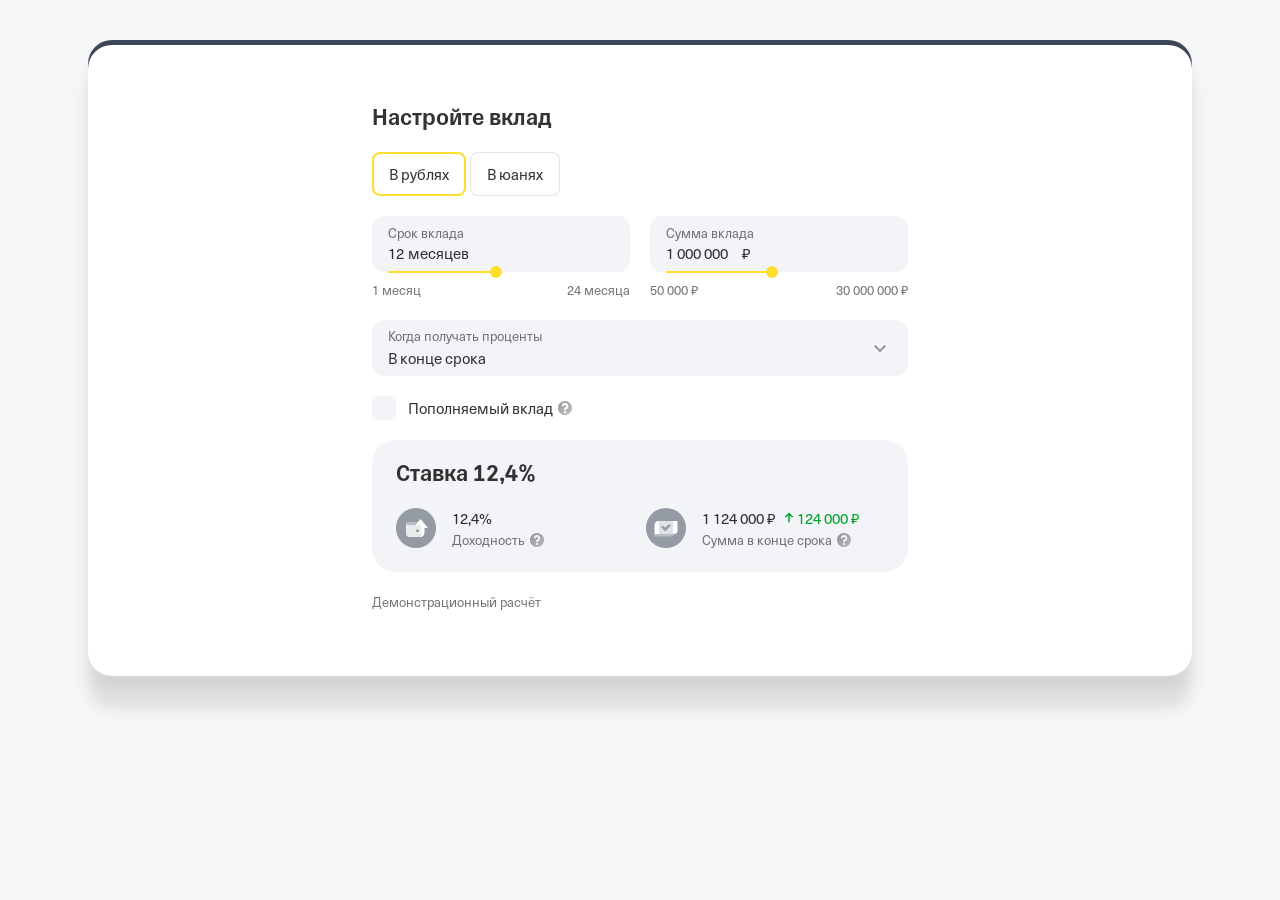
==== deposit-calculator/index.html @ 02283a21 "Добавить калькулятор вклада со свободным выбором валюты" ====
<!doctype html>
<html lang="ru">
<head>
  <meta charset="utf-8"><meta name="viewport" content="width=device-width, initial-scale=1">
  <title>Калькулятор вклада — прототип</title>
  <link rel="stylesheet" href="style.css"><script type="module" src="app.mjs"></script>
</head>
<body>
  <main class="frame">
    <section class="calculator" aria-labelledby="heading">
      <h1 id="heading">Настройте вклад</h1>
      <div class="currencies" role="group" aria-label="Валюта вклада">
        <button type="button" data-currency="RUB" aria-pressed="true">В рублях</button>
        <button type="button" data-currency="CNY" aria-pressed="false" aria-disabled="true" aria-describedby="currency-help">В юанях</button>
      </div>
      <span id="currency-help" class="sr-only">На вкладе с выплатой в конце срока доступны только рубли</span>
      <div class="fields">
        <div class="field-group">
          <label class="field" for="months"><span class="caption">Срок вклада</span><span class="input-line"><input id="months" type="text" inputmode="numeric" autocomplete="off" value="12" aria-describedby="months-error"><span id="month-word">месяцев</span></span></label>
          <input id="month-range" class="range" type="range" min="1" max="24" value="12" aria-label="Срок вклада, ползунок">
          <div class="range-labels"><span>1 месяц</span><span>24 месяца</span></div>
          <p id="months-error" class="error" role="alert" hidden></p>
        </div>
        <div class="field-group">
          <label class="field" for="amount"><span class="caption">Сумма вклада</span><span class="input-line"><input id="amount" type="text" inputmode="decimal" autocomplete="off" value="1 000 000" aria-describedby="amount-error"><span id="currency-symbol">₽</span></span></label>
          <input id="amount-range" class="range" type="range" min="0" max="1000" value="300" aria-label="Сумма вклада, ползунок">
          <div class="range-labels"><span id="amount-min">50 000 ₽</span><span id="amount-max">30 000 000 ₽</span></div>
          <p id="amount-error" class="error" role="alert" hidden></p>
        </div>
      </div>
      <div id="payout" class="payout">
        <button id="payout-button" type="button" class="field select-field" aria-label="Когда получать проценты" aria-haspopup="listbox" aria-expanded="false" aria-controls="payout-options"><span><span class="caption">Когда получать проценты</span><span id="payout-value">В конце срока</span></span><span class="chevron" aria-hidden="true"></span></button>
        <div id="payout-fixed" class="field fixed-field" role="group" aria-label="Когда получать проценты" aria-describedby="payout-explanation" hidden><span class="caption">Когда получать проценты</span><span>Каждый месяц</span></div>
        <p id="payout-explanation" class="field-explanation" role="status" hidden>В юанях проценты выплачиваются только ежемесячно</p>
        <div id="payout-options" class="dropdown" role="listbox" aria-label="Когда получать проценты" hidden>
          <button id="maturity-option" class="option" type="button" role="option" aria-selected="true" data-frequency="maturity"><span>В конце срока</span><small id="maturity-description">Ставка 12,4%. Проценты придут только после закрытия вклада</small></button>
          <button id="monthly-option" class="option" type="button" role="option" aria-selected="false" data-frequency="monthly"><span>Каждый месяц</span><small>Проценты приходят раз в месяц в один и тот же день</small></button>
        </div>
      </div>
      <div class="replenishment">
        <label class="checkbox-label"><input id="replenishable" type="checkbox"><span class="checkbox" aria-hidden="true"></span><span>Пополняемый вклад</span></label>
        <button class="hint" type="button" data-hint="replenishment" aria-label="Условия пополнения" aria-expanded="false"><img src="assets/question.svg" alt=""></button>
      </div>
      <section class="result" aria-label="Расчёт дохода" aria-live="polite" aria-atomic="true">
        <h2>Ставка <span id="rate">12,4%</span></h2>
        <div class="result-row">
          <div class="metric"><span class="avatar"><img src="assets/wallet.svg" alt=""></span><div><div id="yield" class="metric-value">12,4%</div><div class="metric-label">Доходность <button class="hint" type="button" data-hint="yield" aria-label="Как рассчитана доходность" aria-expanded="false"><img src="assets/question.svg" alt=""></button></div></div></div>
          <div class="metric"><span class="avatar"><img src="assets/cash.svg" alt=""></span><div><div class="amounts"><span id="total">1 124 000 ₽</span><span class="profit"><span class="arrow" aria-hidden="true"></span><span id="income">124 000 ₽</span></span></div><div class="metric-label">Сумма в конце срока <button class="hint" type="button" data-hint="total" aria-label="Как рассчитана сумма в конце срока" aria-expanded="false"><img src="assets/question.svg" alt=""></button></div></div></div>
        </div>
      </section>
      <p class="demo-note">Демонстрационный расчёт</p>
      <div id="tooltip" class="tooltip" role="tooltip" hidden></div>
    </section>
  </main>
  <div id="notice" class="notice" role="status" hidden><span id="notice-text"></span><button id="notice-close" type="button" aria-label="Закрыть уведомление">×</button></div>
</body>
</html>
---- deposit-calculator/style.css ----
@font-face{font-family:Unica;src:url('assets/unica-regular.otf') format('opentype');font-weight:400;font-display:swap}
@font-face{font-family:T-Sans;src:url('assets/t-sans-medium.otf') format('opentype');font-weight:500;font-display:swap}
:root{--primary:rgba(0,0,0,.8);--secondary:rgba(0,0,0,.54);--neutral:rgba(36,74,127,.06);--accent:#ffdd2d;--border:rgba(0,16,36,.12);--positive:#00a328;--error:#d33838;--focus:#126df7}
*{box-sizing:border-box}body{margin:0;padding:40px 32px 64px;background:#f5f6f7;color:var(--primary);font:15px/20px Unica,Arial,sans-serif}button,input{font:inherit;color:inherit}button{cursor:pointer}button,input{ -webkit-tap-highlight-color:transparent}button:focus-visible,input:focus-visible{outline:2px solid var(--focus);outline-offset:3px}button{border:0}button:disabled{cursor:default} [hidden]{display:none!important}
.frame{max-width:1104px;margin:0 auto;padding:64px 24px;background:white;border-radius:24px;box-shadow:inset 0 5px #3e4757,0 32px 16px rgba(0,0,0,.1),0 12px 10px rgba(0,0,0,.04)}
.calculator{width:536px;max-width:100%;margin:0 auto;position:relative;display:flex;flex-direction:column;gap:20px}h1,h2{font:500 24px/28px T-Sans,Arial,sans-serif;margin:0;font-feature-settings:'liga' 0}h1{margin:0}
.currencies{display:flex;gap:4px}.currencies button{height:44px;padding:0 16px;border:1px solid var(--border);border-radius:8px;background:white;line-height:24px}.currencies button[aria-pressed=true]{border:2px solid var(--accent);padding:0 15px}.currencies button:hover{background:var(--neutral)}.currencies button[aria-disabled=true]{color:rgba(0,0,0,.4);cursor:help}
.fields{display:grid;grid-template-columns:1fr 1fr;gap:20px}.field-group{min-width:0}.field{display:flex;flex-direction:column;justify-content:center;background:var(--neutral);border-radius:12px;padding:9px 16px;height:56px;gap:2px;outline:1px solid transparent;outline-offset:-1px}.field:focus-within{outline-color:#333}.field:has(input[aria-invalid=true]){outline-color:var(--error);background:#fff3f2}.caption{display:block;font-size:13px;line-height:16px;color:var(--secondary)}.input-line{display:flex;align-items:baseline;gap:4px;line-height:20px}.input-line input{border:0;outline:0;background:transparent;padding:0;min-width:0;width:var(--input-width,8ch);height:20px;font-variant-numeric:tabular-nums}.input-line input:focus-visible{outline:0}#months{width:2ch}
.range{display:block;appearance:none;-webkit-appearance:none;width:calc(100% - 32px);height:16px;padding:0;margin:-8px 16px 0;position:relative;background:transparent;cursor:pointer;--progress:48%}.range::-webkit-slider-runnable-track{height:2px;background:linear-gradient(to right,var(--accent) var(--progress),transparent var(--progress));border-radius:2px}.range::-webkit-slider-thumb{appearance:none;-webkit-appearance:none;width:12px;height:12px;margin-top:-5px;background:url('assets/knob.svg') center/12px 12px no-repeat;border:0;border-radius:50%}.range::-moz-range-track{height:2px;background:transparent}.range::-moz-range-progress{height:2px;background:var(--accent)}.range::-moz-range-thumb{width:12px;height:12px;background:var(--accent);border:0;border-radius:50%}.range-labels{display:flex;justify-content:space-between;font-size:13px;line-height:20px;color:var(--secondary);margin-top:0}.error{font-size:13px;line-height:16px;color:var(--error);margin:8px 0 0}
.payout{position:relative}.select-field{width:100%;flex-direction:row;align-items:center;justify-content:space-between;text-align:left;padding:8px 16px}.select-field>span:first-child{display:flex;flex-direction:column;gap:4px}.select-field[aria-expanded=true]{outline-color:#000;background:#fff}.select-field[aria-disabled=true]{cursor:help}.select-field[aria-disabled=true] #payout-value{color:var(--secondary)}.chevron{width:16px;height:16px;background:rgba(0,0,0,.4);mask:url('assets/chevron.svg') center/16px 16px no-repeat;margin-right:4px}.dropdown{position:absolute;top:64px;left:0;width:100%;z-index:3;background:white;border:1px solid var(--border);border-radius:12px;padding:8px;box-shadow:0 5px 20px #0000001a;display:flex;flex-direction:column;gap:2px}.option{display:flex;flex-direction:column;gap:4px;text-align:left;padding:8px;background:#fff;border-radius:4px;min-height:56px}.option small{font-size:13px;line-height:16px;color:var(--secondary)}.option[aria-selected=true],.option:hover{background:var(--neutral)}.option[aria-disabled=true]{color:rgba(0,0,0,.4);cursor:help}
.replenishment{display:flex;align-items:center;gap:4px;min-height:24px}.checkbox-label{display:flex;align-items:center;gap:12px;cursor:pointer;position:relative;line-height:24px}.checkbox-label input{position:absolute;left:0;top:0;width:24px;height:24px;opacity:0;margin:0;cursor:pointer}.checkbox{width:24px;height:24px;border-radius:8px;background:var(--neutral);pointer-events:none;flex-shrink:0}.checkbox-label input:checked+.checkbox{background:var(--accent)}.checkbox-label input:checked+.checkbox:after{content:'';display:block;width:24px;height:24px;background:#000;mask:url('assets/check.svg') center/24px 24px no-repeat}.checkbox-label input:focus-visible+.checkbox{outline:2px solid var(--focus);outline-offset:3px}.checkbox-label:has(input:disabled){color:var(--secondary);cursor:help}.checkbox-label input:disabled{cursor:help}
.hint{display:inline-flex;align-items:center;justify-content:center;vertical-align:middle;background:none;padding:0;width:16px;height:16px;flex:0 0 16px;border-radius:50%;position:relative}.hint:before{content:'';position:absolute;inset:-4px}.hint img{display:block}.result{background:var(--neutral);border-radius:24px;min-height:132px;padding:20px 24px 16px}.result h2{margin-bottom:12px}.result-row{display:grid;grid-template-columns:1fr 1fr;gap:12px;margin:0 -0px}.metric{display:flex;align-items:center;gap:16px;min-width:0;min-height:56px}.avatar{display:flex;align-items:center;justify-content:center;width:40px;height:40px;flex:0 0 40px;border-radius:50%;background:#959ba4}.avatar img{display:block}.metric>div{min-width:0}.metric-value,.amounts{font-variant-numeric:tabular-nums;font-size:15px;line-height:20px}.amounts{display:flex;gap:8px;align-items:baseline;flex-wrap:wrap}.amounts>span{white-space:nowrap}.metric-label{display:flex;align-items:center;gap:4px;color:var(--secondary);font-size:13px;line-height:16px;margin-top:4px;white-space:nowrap}.profit{display:inline-flex;align-items:center;gap:2px;color:var(--positive)}.arrow{display:inline-block;flex:0 0 12px;width:12px;height:12px;background:var(--positive);mask:url('assets/arrow.svg') center/12px 12px no-repeat}.demo-note{font-size:13px;line-height:20px;color:var(--secondary);margin:0}
.tooltip{position:absolute;z-index:5;max-width:min(320px,100%);padding:12px 16px;border-radius:8px;background:#428bf9;color:#fff;font-size:15px;line-height:20px;box-shadow:0 5px 20px #0000001a}.notice{position:fixed;bottom:24px;left:50%;transform:translateX(-50%);z-index:10;max-width:min(560px,calc(100% - 32px));width:max-content;display:flex;align-items:center;gap:20px;background:#333;color:#fff;border-radius:12px;padding:16px 20px;box-shadow:0 8px 24px #0002}.notice button{font:24px/24px Arial,sans-serif;background:transparent;color:white;padding:0}.sr-only{position:absolute;width:1px;height:1px;overflow:hidden;clip-path:inset(50%);white-space:nowrap}
@media(max-width:680px){body{padding:24px 16px 40px}.frame{padding:40px 24px}.fields{gap:16px}.result-row{grid-template-columns:1fr;gap:12px}.amounts{flex-wrap:wrap}.metric-label{white-space:normal}.result{padding:20px 24px}}
@media(max-width:430px){body{padding:16px 8px 32px}.frame{padding:32px 16px}.fields{grid-template-columns:1fr;gap:20px}.calculator{gap:20px}.option small{line-height:18px}}
.fixed-field{gap:4px;padding:8px 16px}.field-explanation{margin:8px 16px 0;color:var(--secondary);font-size:13px;line-height:20px}.variant-nav{display:flex;justify-content:center;flex-wrap:wrap;gap:8px 24px;max-width:1104px;margin:32px auto 0;font-size:13px;line-height:20px}.variant-nav a{color:var(--focus);text-decoration:none;border-bottom:1px solid transparent;padding:4px 0}.variant-nav a:hover{text-decoration:underline}.variant-nav a[aria-current=page]{color:var(--primary);border-bottom-color:var(--primary)}.variant-nav a:focus-visible{outline:2px solid var(--focus);outline-offset:3px}
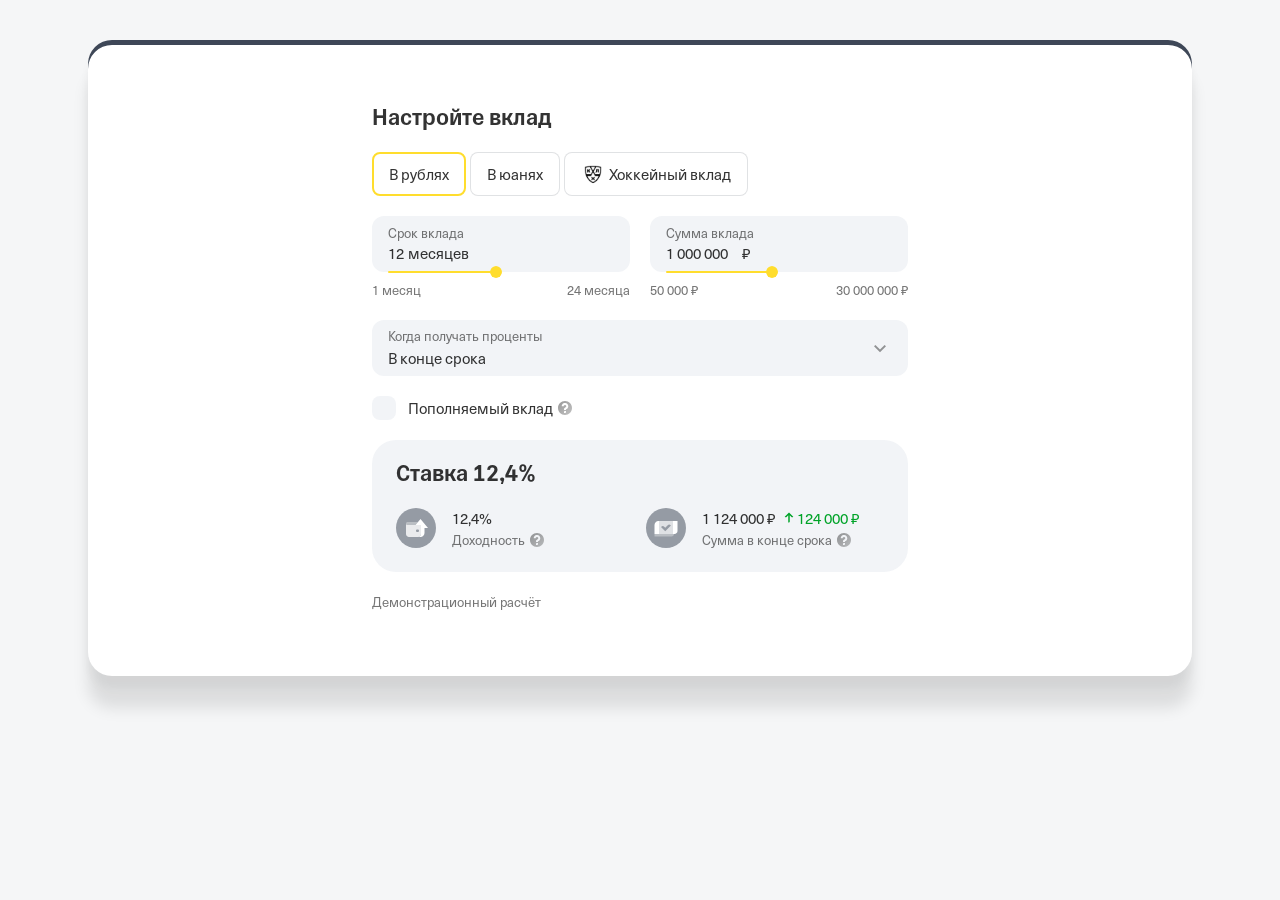
==== commit 7fdf5542: "Добавить КХЛ-вклад в калькулятор: чип, баннер и фиксированный срок" ====
--- a/deposit-calculator/index.html
+++ b/deposit-calculator/index.html
@@ -9,9 +9,10 @@
   <main class="frame">
     <section class="calculator" aria-labelledby="heading">
       <h1 id="heading">Настройте вклад</h1>
-      <div class="currencies" role="group" aria-label="Валюта вклада">
+      <div class="currencies" role="group" aria-label="Валюта и вид вклада">
         <button type="button" data-currency="RUB" aria-pressed="true">В рублях</button>
         <button type="button" data-currency="CNY" aria-pressed="false" aria-disabled="true" aria-describedby="currency-help">В юанях</button>
+        <button id="khl-chip" type="button" data-currency="KHL" aria-pressed="false" hidden><img src="assets/khl-badge.png" alt="" width="24" height="24">Хоккейный вклад</button>
       </div>
       <span id="currency-help" class="sr-only">На вкладе с выплатой в конце срока доступны только рубли</span>
       <div class="fields">
@@ -41,6 +42,10 @@
         <label class="checkbox-label"><input id="replenishable" type="checkbox"><span class="checkbox" aria-hidden="true"></span><span>Пополняемый вклад</span></label>
         <button class="hint" type="button" data-hint="replenishment" aria-label="Условия пополнения" aria-expanded="false"><img src="assets/question.svg" alt=""></button>
       </div>
+      <section id="khl-banner" class="khl-banner" aria-labelledby="khl-heading" hidden>
+        <img src="assets/khl-banner.png" alt="">
+        <div class="khl-copy"><h2 id="khl-heading">Т-Банк и КХЛ в одной команде</h2><p>Откройте вклад на&nbsp;4 месяца и&nbsp;участвуйте в&nbsp;розыгрыше&nbsp;призов</p></div>
+      </section>
       <section class="result" aria-label="Расчёт дохода" aria-live="polite" aria-atomic="true">
         <h2>Ставка <span id="rate">12,4%</span></h2>
         <div class="result-row">
--- a/deposit-calculator/style.css
+++ b/deposit-calculator/style.css
@@ -14,3 +14,6 @@
 @media(max-width:680px){body{padding:24px 16px 40px}.frame{padding:40px 24px}.fields{gap:16px}.result-row{grid-template-columns:1fr;gap:12px}.amounts{flex-wrap:wrap}.metric-label{white-space:normal}.result{padding:20px 24px}}
 @media(max-width:430px){body{padding:16px 8px 32px}.frame{padding:32px 16px}.fields{grid-template-columns:1fr;gap:20px}.calculator{gap:20px}.option small{line-height:18px}}
 .fixed-field{gap:4px;padding:8px 16px}.field-explanation{margin:8px 16px 0;color:var(--secondary);font-size:13px;line-height:20px}.variant-nav{display:flex;justify-content:center;flex-wrap:wrap;gap:8px 24px;max-width:1104px;margin:32px auto 0;font-size:13px;line-height:20px}.variant-nav a{color:var(--focus);text-decoration:none;border-bottom:1px solid transparent;padding:4px 0}.variant-nav a:hover{text-decoration:underline}.variant-nav a[aria-current=page]{color:var(--primary);border-bottom-color:var(--primary)}.variant-nav a:focus-visible{outline:2px solid var(--focus);outline-offset:3px}
+.currencies{flex-wrap:wrap}.currencies button{display:inline-flex;align-items:center;justify-content:center;gap:4px}.currencies button img{flex-shrink:0}.field:has(input:disabled){opacity:.45}.range:disabled{opacity:.4;cursor:default}
+.khl-banner{position:relative;overflow:hidden;border-radius:24px;background:rgba(36,74,127,.08);padding:20px 24px;min-height:120px}.khl-banner>img{position:absolute;inset:0;width:100%;height:100%;object-fit:cover;pointer-events:none}.khl-copy{position:relative;padding-right:90px}.khl-copy h2{font-size:24px;line-height:28px;margin:0 0 4px}.khl-copy p{font-size:15px;line-height:24px;margin:0}
+@media(max-width:560px){.khl-copy{padding-right:120px}.khl-copy h2{font-size:20px;line-height:24px}.khl-banner>img{inset:auto 0 0 auto;width:536px;height:120px;max-width:none;object-fit:contain}.khl-copy p{line-height:20px}}
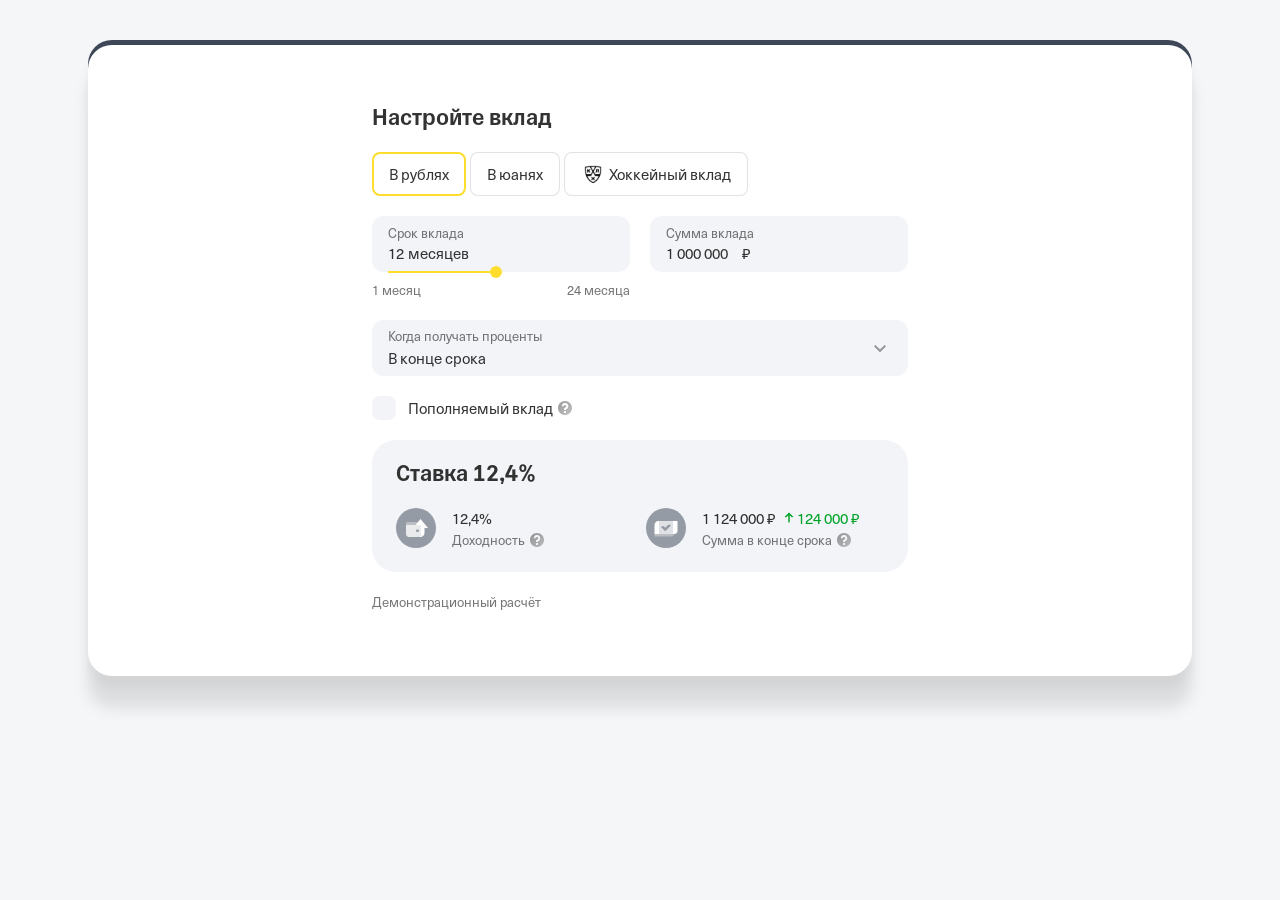
==== commit c38c35f1: "Обновить отключённое поле выплаты и убрать ползунок суммы" ====
--- a/deposit-calculator/index.html
+++ b/deposit-calculator/index.html
@@ -24,14 +24,16 @@
         </div>
         <div class="field-group">
           <label class="field" for="amount"><span class="caption">Сумма вклада</span><span class="input-line"><input id="amount" type="text" inputmode="decimal" autocomplete="off" value="1 000 000" aria-describedby="amount-error"><span id="currency-symbol">₽</span></span></label>
-          <input id="amount-range" class="range" type="range" min="0" max="1000" value="300" aria-label="Сумма вклада, ползунок">
-          <div class="range-labels"><span id="amount-min">50 000 ₽</span><span id="amount-max">30 000 000 ₽</span></div>
+          <div id="amount-controls" hidden>
+            <input id="amount-range" class="range" type="range" min="0" max="1000" value="300" aria-label="Сумма вклада, ползунок">
+            <div class="range-labels"><span id="amount-min">50 000 ₽</span><span id="amount-max">30 000 000 ₽</span></div>
+          </div>
           <p id="amount-error" class="error" role="alert" hidden></p>
         </div>
       </div>
       <div id="payout" class="payout">
         <button id="payout-button" type="button" class="field select-field" aria-label="Когда получать проценты" aria-haspopup="listbox" aria-expanded="false" aria-controls="payout-options"><span><span class="caption">Когда получать проценты</span><span id="payout-value">В конце срока</span></span><span class="chevron" aria-hidden="true"></span></button>
-        <div id="payout-fixed" class="field fixed-field" role="group" aria-label="Когда получать проценты" aria-describedby="payout-explanation" hidden><span class="caption">Когда получать проценты</span><span>Каждый месяц</span></div>
+        <div id="payout-fixed" class="field select-field fixed-field" role="group" aria-label="Когда получать проценты" aria-disabled="true" aria-describedby="payout-explanation" hidden><span><span class="caption">Когда получать проценты</span><span>Каждый месяц</span></span><span class="lock-accessory" aria-hidden="true"><span class="lock-icon"></span></span></div>
         <p id="payout-explanation" class="field-explanation" role="status" hidden>В юанях проценты выплачиваются только ежемесячно</p>
         <div id="payout-options" class="dropdown" role="listbox" aria-label="Когда получать проценты" hidden>
           <button id="maturity-option" class="option" type="button" role="option" aria-selected="true" data-frequency="maturity"><span>В конце срока</span><small id="maturity-description">Ставка 12,4%. Проценты придут только после закрытия вклада</small></button>
--- a/deposit-calculator/style.css
+++ b/deposit-calculator/style.css
@@ -13,7 +13,7 @@
 .tooltip{position:absolute;z-index:5;max-width:min(320px,100%);padding:12px 16px;border-radius:8px;background:#428bf9;color:#fff;font-size:15px;line-height:20px;box-shadow:0 5px 20px #0000001a}.notice{position:fixed;bottom:24px;left:50%;transform:translateX(-50%);z-index:10;max-width:min(560px,calc(100% - 32px));width:max-content;display:flex;align-items:center;gap:20px;background:#333;color:#fff;border-radius:12px;padding:16px 20px;box-shadow:0 8px 24px #0002}.notice button{font:24px/24px Arial,sans-serif;background:transparent;color:white;padding:0}.sr-only{position:absolute;width:1px;height:1px;overflow:hidden;clip-path:inset(50%);white-space:nowrap}
 @media(max-width:680px){body{padding:24px 16px 40px}.frame{padding:40px 24px}.fields{gap:16px}.result-row{grid-template-columns:1fr;gap:12px}.amounts{flex-wrap:wrap}.metric-label{white-space:normal}.result{padding:20px 24px}}
 @media(max-width:430px){body{padding:16px 8px 32px}.frame{padding:32px 16px}.fields{grid-template-columns:1fr;gap:20px}.calculator{gap:20px}.option small{line-height:18px}}
-.fixed-field{gap:4px;padding:8px 16px}.field-explanation{margin:8px 16px 0;color:var(--secondary);font-size:13px;line-height:20px}.variant-nav{display:flex;justify-content:center;flex-wrap:wrap;gap:8px 24px;max-width:1104px;margin:32px auto 0;font-size:13px;line-height:20px}.variant-nav a{color:var(--focus);text-decoration:none;border-bottom:1px solid transparent;padding:4px 0}.variant-nav a:hover{text-decoration:underline}.variant-nav a[aria-current=page]{color:var(--primary);border-bottom-color:var(--primary)}.variant-nav a:focus-visible{outline:2px solid var(--focus);outline-offset:3px}
+.fixed-field{gap:8px;padding:8px 16px;opacity:.5;cursor:default!important}.lock-accessory{display:flex;align-items:center;justify-content:center;min-width:24px;min-height:24px}.lock-icon{position:relative;width:16px;height:16px}.lock-icon:before{content:'';position:absolute;left:3px;top:1.4px;width:10px;height:11.998px;background:rgba(0,0,0,.4);mask:url('assets/lock.svg') center/10px 11.998px no-repeat}.field-explanation{margin:8px 16px 0;color:var(--secondary);font-size:13px;line-height:20px}.variant-nav{display:flex;justify-content:center;flex-wrap:wrap;gap:8px 24px;max-width:1104px;margin:32px auto 0;font-size:13px;line-height:20px}.variant-nav a{color:var(--focus);text-decoration:none;border-bottom:1px solid transparent;padding:4px 0}.variant-nav a:hover{text-decoration:underline}.variant-nav a[aria-current=page]{color:var(--primary);border-bottom-color:var(--primary)}.variant-nav a:focus-visible{outline:2px solid var(--focus);outline-offset:3px}
 .currencies{flex-wrap:wrap}.currencies button{display:inline-flex;align-items:center;justify-content:center;gap:4px}.currencies button img{flex-shrink:0}.field:has(input:disabled){opacity:.45}.range:disabled{opacity:.4;cursor:default}
 .khl-banner{position:relative;overflow:hidden;border-radius:24px;background:rgba(36,74,127,.08);padding:20px 24px;min-height:120px}.khl-banner>img{position:absolute;inset:0;width:100%;height:100%;object-fit:cover;pointer-events:none}.khl-copy{position:relative;padding-right:90px}.khl-copy h2{font-size:24px;line-height:28px;margin:0 0 4px}.khl-copy p{font-size:15px;line-height:24px;margin:0}
 @media(max-width:560px){.khl-copy{padding-right:120px}.khl-copy h2{font-size:20px;line-height:24px}.khl-banner>img{inset:auto 0 0 auto;width:536px;height:120px;max-width:none;object-fit:contain}.khl-copy p{line-height:20px}}
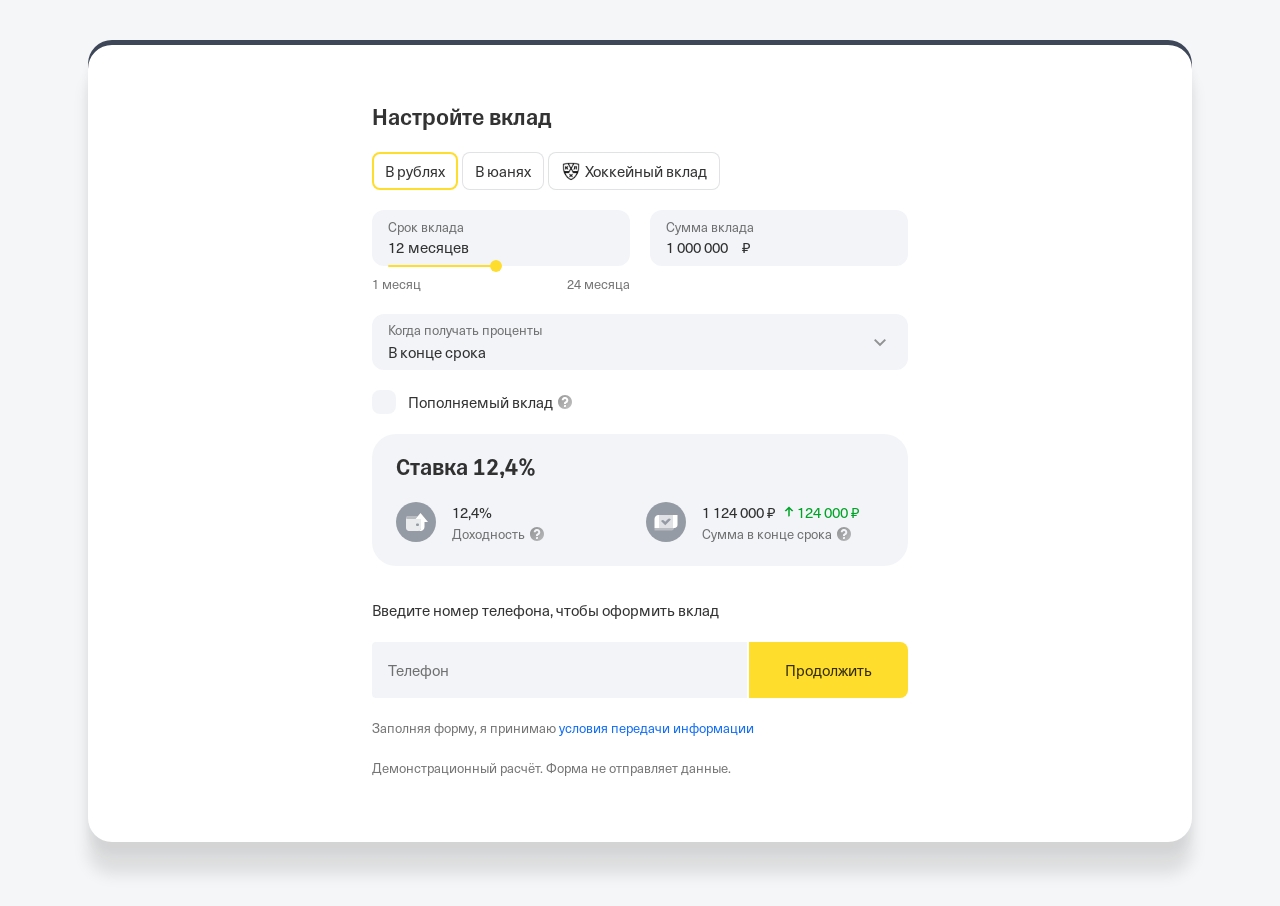
==== commit 086f5752: "Добавить демоформу телефона и уточнить размеры чипов по продакшену" ====
--- a/deposit-calculator/index.html
+++ b/deposit-calculator/index.html
@@ -55,7 +55,17 @@
           <div class="metric"><span class="avatar"><img src="assets/cash.svg" alt=""></span><div><div class="amounts"><span id="total">1 124 000 ₽</span><span class="profit"><span class="arrow" aria-hidden="true"></span><span id="income">124 000 ₽</span></span></div><div class="metric-label">Сумма в конце срока <button class="hint" type="button" data-hint="total" aria-label="Как рассчитана сумма в конце срока" aria-expanded="false"><img src="assets/question.svg" alt=""></button></div></div></div>
         </div>
       </section>
-      <p class="demo-note">Демонстрационный расчёт</p>
+      <form id="phone-form" class="phone-form" aria-labelledby="phone-heading" novalidate hidden>
+        <p id="phone-heading">Введите номер телефона, чтобы оформить вклад</p>
+        <div class="phone-row">
+          <label class="phone-field"><input id="phone" type="tel" inputmode="tel" autocomplete="tel" maxlength="24" placeholder=" " required aria-describedby="phone-error phone-demo"><span>Телефон</span></label>
+          <button type="submit">Продолжить</button>
+        </div>
+        <p id="phone-error" class="error" role="alert" hidden></p>
+        <p id="phone-status" class="phone-status" role="status" hidden></p>
+        <p class="phone-legal">Заполняя форму, я принимаю <a href="https://www.tbank.ru/static/documents/oferta-information-transfer-terms.pdf" target="_blank" rel="noopener noreferrer">условия передачи информации</a></p>
+      </form>
+      <p id="phone-demo" class="demo-note">Демонстрационный расчёт</p>
       <div id="tooltip" class="tooltip" role="tooltip" hidden></div>
     </section>
   </main>
--- a/deposit-calculator/style.css
+++ b/deposit-calculator/style.css
@@ -17,3 +17,6 @@
 .currencies{flex-wrap:wrap}.currencies button{display:inline-flex;align-items:center;justify-content:center;gap:4px}.currencies button img{flex-shrink:0}.field:has(input:disabled){opacity:.45}.range:disabled{opacity:.4;cursor:default}
 .khl-banner{position:relative;overflow:hidden;border-radius:24px;background:rgba(36,74,127,.08);padding:20px 24px;min-height:120px}.khl-banner>img{position:absolute;inset:0;width:100%;height:100%;object-fit:cover;pointer-events:none}.khl-copy{position:relative;padding-right:90px}.khl-copy h2{font-size:24px;line-height:28px;margin:0 0 4px}.khl-copy p{font-size:15px;line-height:24px;margin:0}
 @media(max-width:560px){.khl-copy{padding-right:120px}.khl-copy h2{font-size:20px;line-height:24px}.khl-banner>img{inset:auto 0 0 auto;width:536px;height:120px;max-width:none;object-fit:contain}.khl-copy p{line-height:20px}}
+.variant-b .currencies button{height:38px;padding:0 12px;line-height:20px}.variant-b .currencies button[aria-pressed=true]{padding:0 11px}.variant-b #khl-chip{gap:2px;padding-left:10px}.variant-b #khl-chip[aria-pressed=true]{padding-left:9px}
+.phone-form{margin-top:12px}.phone-form p{margin:0}.phone-form>p:first-child{line-height:24px;margin-bottom:20px}.phone-row{display:flex;gap:2px;align-items:stretch}.phone-field{position:relative;flex:1;min-width:0}.phone-field input{display:block;width:100%;height:56px;border:0;border-radius:4px 0 0 4px;background:var(--neutral);padding:22px 16px 2px;outline-offset:-1px}.phone-field>span{position:absolute;left:16px;top:18px;color:var(--secondary);line-height:20px;pointer-events:none}.phone-field:focus-within>span,.phone-field:has(input:not(:placeholder-shown))>span{top:8px;font-size:13px;line-height:16px}.phone-field input[aria-invalid=true]{background:#fff3f2;outline:1px solid var(--error)}.phone-row>button{height:56px;flex:0 0 159px;padding:0 24px;border-radius:0 8px 8px 0;background:var(--accent);line-height:24px}.phone-row>button:hover{background:#fcc521}.phone-row>button:active{background:#f2b914}.phone-form .error,.phone-status{margin-top:8px!important;font-size:13px;line-height:20px}.phone-status{color:var(--secondary)}.phone-form .phone-legal{margin-top:20px;font-size:13px;line-height:20px;color:var(--secondary)}.phone-legal a{color:var(--focus);text-decoration:none}.phone-legal a:hover{text-decoration:underline}.phone-legal a:focus-visible{outline:2px solid var(--focus);outline-offset:3px}
+@media(max-width:430px){.phone-row{flex-direction:column;gap:12px}.phone-field input{border-radius:8px}.phone-row>button{flex-basis:auto;width:100%;border-radius:8px}}
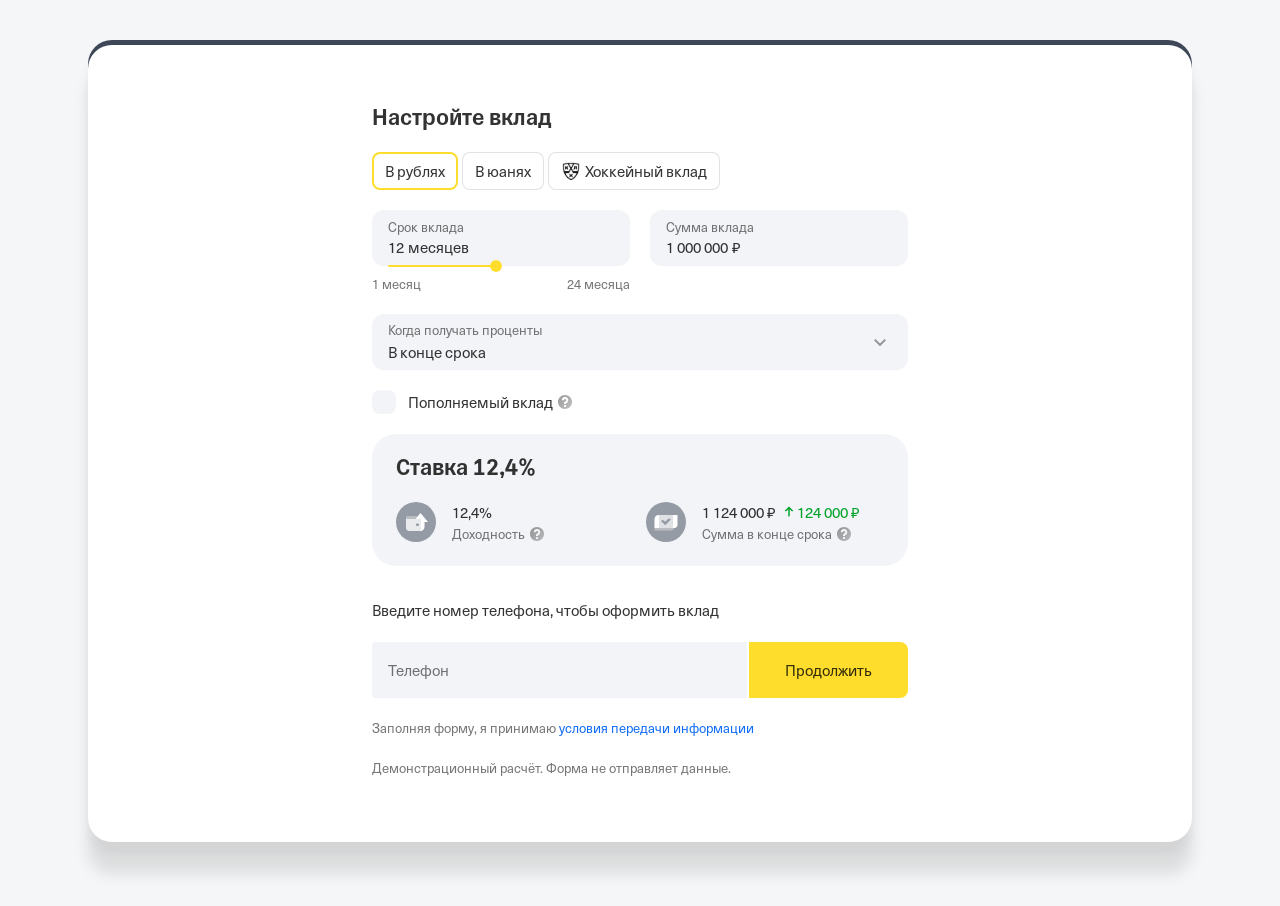
==== commit b09ab645: "Fix currency spacing in deposit amount input" ====
--- a/deposit-calculator/index.html
+++ b/deposit-calculator/index.html
@@ -3,7 +3,7 @@
 <head>
   <meta charset="utf-8"><meta name="viewport" content="width=device-width, initial-scale=1">
   <title>Калькулятор вклада — прототип</title>
-  <link rel="stylesheet" href="style.css"><script type="module" src="app.mjs"></script>
+  <link rel="stylesheet" href="style.css?v=20261112-amount2"><script type="module" src="app.mjs?v=20261112-amount2"></script>
 </head>
 <body>
   <main class="frame">
@@ -23,7 +23,7 @@
           <p id="months-error" class="error" role="alert" hidden></p>
         </div>
         <div class="field-group">
-          <label class="field" for="amount"><span class="caption">Сумма вклада</span><span class="input-line"><input id="amount" type="text" inputmode="decimal" autocomplete="off" value="1 000 000" aria-describedby="amount-error"><span id="currency-symbol">₽</span></span></label>
+          <label class="field" for="amount"><span class="caption">Сумма вклада</span><span class="input-line"><span class="amount-input"><span id="amount-sizer" aria-hidden="true">1 000 000</span><input id="amount" type="text" inputmode="decimal" autocomplete="off" value="1 000 000" aria-describedby="amount-error"></span><span id="currency-symbol">₽</span></span></label>
           <div id="amount-controls" hidden>
             <input id="amount-range" class="range" type="range" min="0" max="1000" value="300" aria-label="Сумма вклада, ползунок">
             <div class="range-labels"><span id="amount-min">50 000 ₽</span><span id="amount-max">30 000 000 ₽</span></div>
@@ -40,20 +40,21 @@
           <button id="monthly-option" class="option" type="button" role="option" aria-selected="false" data-frequency="monthly"><span>Каждый месяц</span><small>Проценты приходят раз в месяц в один и тот же день</small></button>
         </div>
       </div>
-      <div class="replenishment">
+      <div id="replenishment" class="replenishment">
         <label class="checkbox-label"><input id="replenishable" type="checkbox"><span class="checkbox" aria-hidden="true"></span><span>Пополняемый вклад</span></label>
         <button class="hint" type="button" data-hint="replenishment" aria-label="Условия пополнения" aria-expanded="false"><img src="assets/question.svg" alt=""></button>
       </div>
-      <section id="khl-banner" class="khl-banner" aria-labelledby="khl-heading" hidden>
-        <img src="assets/khl-banner.png" alt="">
-        <div class="khl-copy"><h2 id="khl-heading">Т-Банк и КХЛ в одной команде</h2><p>Откройте вклад на&nbsp;4 месяца и&nbsp;участвуйте в&nbsp;розыгрыше&nbsp;призов</p></div>
-      </section>
+      <div id="one-month-card" class="one-month-card" hidden><span>Ограничен срок пополнения</span><button type="button" data-hint="replenishment" aria-expanded="false">Подробности</button></div>
       <section class="result" aria-label="Расчёт дохода" aria-live="polite" aria-atomic="true">
         <h2>Ставка <span id="rate">12,4%</span></h2>
         <div class="result-row">
           <div class="metric"><span class="avatar"><img src="assets/wallet.svg" alt=""></span><div><div id="yield" class="metric-value">12,4%</div><div class="metric-label">Доходность <button class="hint" type="button" data-hint="yield" aria-label="Как рассчитана доходность" aria-expanded="false"><img src="assets/question.svg" alt=""></button></div></div></div>
           <div class="metric"><span class="avatar"><img src="assets/cash.svg" alt=""></span><div><div class="amounts"><span id="total">1 124 000 ₽</span><span class="profit"><span class="arrow" aria-hidden="true"></span><span id="income">124 000 ₽</span></span></div><div class="metric-label">Сумма в конце срока <button class="hint" type="button" data-hint="total" aria-label="Как рассчитана сумма в конце срока" aria-expanded="false"><img src="assets/question.svg" alt=""></button></div></div></div>
         </div>
+      </section>
+      <section id="khl-banner" class="khl-banner" aria-labelledby="khl-heading" hidden>
+        <img src="assets/khl-banner.png" alt="">
+        <div class="khl-copy"><h2 id="khl-heading">Т-Банк и КХЛ в одной команде</h2><p>Откройте вклад на&nbsp;4 месяца и&nbsp;участвуйте в&nbsp;розыгрыше&nbsp;призов</p></div>
       </section>
       <form id="phone-form" class="phone-form" aria-labelledby="phone-heading" novalidate hidden>
         <p id="phone-heading">Введите номер телефона, чтобы оформить вклад</p>
--- a/deposit-calculator/style.css
+++ b/deposit-calculator/style.css
@@ -10,7 +10,7 @@
 .payout{position:relative}.select-field{width:100%;flex-direction:row;align-items:center;justify-content:space-between;text-align:left;padding:8px 16px}.select-field>span:first-child{display:flex;flex-direction:column;gap:4px}.select-field[aria-expanded=true]{outline-color:#000;background:#fff}.select-field[aria-disabled=true]{cursor:help}.select-field[aria-disabled=true] #payout-value{color:var(--secondary)}.chevron{width:16px;height:16px;background:rgba(0,0,0,.4);mask:url('assets/chevron.svg') center/16px 16px no-repeat;margin-right:4px}.dropdown{position:absolute;top:64px;left:0;width:100%;z-index:3;background:white;border:1px solid var(--border);border-radius:12px;padding:8px;box-shadow:0 5px 20px #0000001a;display:flex;flex-direction:column;gap:2px}.option{display:flex;flex-direction:column;gap:4px;text-align:left;padding:8px;background:#fff;border-radius:4px;min-height:56px}.option small{font-size:13px;line-height:16px;color:var(--secondary)}.option[aria-selected=true],.option:hover{background:var(--neutral)}.option[aria-disabled=true]{color:rgba(0,0,0,.4);cursor:help}
 .replenishment{display:flex;align-items:center;gap:4px;min-height:24px}.checkbox-label{display:flex;align-items:center;gap:12px;cursor:pointer;position:relative;line-height:24px}.checkbox-label input{position:absolute;left:0;top:0;width:24px;height:24px;opacity:0;margin:0;cursor:pointer}.checkbox{width:24px;height:24px;border-radius:8px;background:var(--neutral);pointer-events:none;flex-shrink:0}.checkbox-label input:checked+.checkbox{background:var(--accent)}.checkbox-label input:checked+.checkbox:after{content:'';display:block;width:24px;height:24px;background:#000;mask:url('assets/check.svg') center/24px 24px no-repeat}.checkbox-label input:focus-visible+.checkbox{outline:2px solid var(--focus);outline-offset:3px}.checkbox-label:has(input:disabled){color:var(--secondary);cursor:help}.checkbox-label input:disabled{cursor:help}
 .hint{display:inline-flex;align-items:center;justify-content:center;vertical-align:middle;background:none;padding:0;width:16px;height:16px;flex:0 0 16px;border-radius:50%;position:relative}.hint:before{content:'';position:absolute;inset:-4px}.hint img{display:block}.result{background:var(--neutral);border-radius:24px;min-height:132px;padding:20px 24px 16px}.result h2{margin-bottom:12px}.result-row{display:grid;grid-template-columns:1fr 1fr;gap:12px;margin:0 -0px}.metric{display:flex;align-items:center;gap:16px;min-width:0;min-height:56px}.avatar{display:flex;align-items:center;justify-content:center;width:40px;height:40px;flex:0 0 40px;border-radius:50%;background:#959ba4}.avatar img{display:block}.metric>div{min-width:0}.metric-value,.amounts{font-variant-numeric:tabular-nums;font-size:15px;line-height:20px}.amounts{display:flex;gap:8px;align-items:baseline;flex-wrap:wrap}.amounts>span{white-space:nowrap}.metric-label{display:flex;align-items:center;gap:4px;color:var(--secondary);font-size:13px;line-height:16px;margin-top:4px;white-space:nowrap}.profit{display:inline-flex;align-items:center;gap:2px;color:var(--positive)}.arrow{display:inline-block;flex:0 0 12px;width:12px;height:12px;background:var(--positive);mask:url('assets/arrow.svg') center/12px 12px no-repeat}.demo-note{font-size:13px;line-height:20px;color:var(--secondary);margin:0}
-.tooltip{position:absolute;z-index:5;max-width:min(320px,100%);padding:12px 16px;border-radius:8px;background:#428bf9;color:#fff;font-size:15px;line-height:20px;box-shadow:0 5px 20px #0000001a}.notice{position:fixed;bottom:24px;left:50%;transform:translateX(-50%);z-index:10;max-width:min(560px,calc(100% - 32px));width:max-content;display:flex;align-items:center;gap:20px;background:#333;color:#fff;border-radius:12px;padding:16px 20px;box-shadow:0 8px 24px #0002}.notice button{font:24px/24px Arial,sans-serif;background:transparent;color:white;padding:0}.sr-only{position:absolute;width:1px;height:1px;overflow:hidden;clip-path:inset(50%);white-space:nowrap}
+.tooltip{position:absolute;z-index:5;width:288px;max-width:100%;padding:12px 16px;border-radius:12px;background:#575b61;color:#fff;font-size:13px;line-height:20px;text-align:left}.tooltip::before{content:"";position:absolute;left:var(--arrow-x,50%);top:0;width:5.656854px;height:5.656854px;background:inherit;border-radius:2px 0 0;transform:translate(-50%,-50%) rotate(45deg)}.tooltip[data-placement="above"]::before{top:100%;border-radius:0 0 2px}.notice{position:fixed;bottom:24px;left:50%;transform:translateX(-50%);z-index:10;max-width:min(560px,calc(100% - 32px));width:max-content;display:flex;align-items:center;gap:20px;background:#333;color:#fff;border-radius:12px;padding:16px 20px;box-shadow:0 8px 24px #0002}.notice button{font:24px/24px Arial,sans-serif;background:transparent;color:white;padding:0}.sr-only{position:absolute;width:1px;height:1px;overflow:hidden;clip-path:inset(50%);white-space:nowrap}
 @media(max-width:680px){body{padding:24px 16px 40px}.frame{padding:40px 24px}.fields{gap:16px}.result-row{grid-template-columns:1fr;gap:12px}.amounts{flex-wrap:wrap}.metric-label{white-space:normal}.result{padding:20px 24px}}
 @media(max-width:430px){body{padding:16px 8px 32px}.frame{padding:32px 16px}.fields{grid-template-columns:1fr;gap:20px}.calculator{gap:20px}.option small{line-height:18px}}
 .fixed-field{gap:8px;padding:8px 16px;opacity:.5;cursor:default!important}.lock-accessory{display:flex;align-items:center;justify-content:center;min-width:24px;min-height:24px}.lock-icon{position:relative;width:16px;height:16px}.lock-icon:before{content:'';position:absolute;left:3px;top:1.4px;width:10px;height:11.998px;background:rgba(0,0,0,.4);mask:url('assets/lock.svg') center/10px 11.998px no-repeat}.field-explanation{margin:8px 16px 0;color:var(--secondary);font-size:13px;line-height:20px}.variant-nav{display:flex;justify-content:center;flex-wrap:wrap;gap:8px 24px;max-width:1104px;margin:32px auto 0;font-size:13px;line-height:20px}.variant-nav a{color:var(--focus);text-decoration:none;border-bottom:1px solid transparent;padding:4px 0}.variant-nav a:hover{text-decoration:underline}.variant-nav a[aria-current=page]{color:var(--primary);border-bottom-color:var(--primary)}.variant-nav a:focus-visible{outline:2px solid var(--focus);outline-offset:3px}
@@ -20,3 +20,7 @@
 .variant-b .currencies button{height:38px;padding:0 12px;line-height:20px}.variant-b .currencies button[aria-pressed=true]{padding:0 11px}.variant-b #khl-chip{gap:2px;padding-left:10px}.variant-b #khl-chip[aria-pressed=true]{padding-left:9px}
 .phone-form{margin-top:12px}.phone-form p{margin:0}.phone-form>p:first-child{line-height:24px;margin-bottom:20px}.phone-row{display:flex;gap:2px;align-items:stretch}.phone-field{position:relative;flex:1;min-width:0}.phone-field input{display:block;width:100%;height:56px;border:0;border-radius:4px 0 0 4px;background:var(--neutral);padding:22px 16px 2px;outline-offset:-1px}.phone-field>span{position:absolute;left:16px;top:18px;color:var(--secondary);line-height:20px;pointer-events:none}.phone-field:focus-within>span,.phone-field:has(input:not(:placeholder-shown))>span{top:8px;font-size:13px;line-height:16px}.phone-field input[aria-invalid=true]{background:#fff3f2;outline:1px solid var(--error)}.phone-row>button{height:56px;flex:0 0 159px;padding:0 24px;border-radius:0 8px 8px 0;background:var(--accent);line-height:24px}.phone-row>button:hover{background:#fcc521}.phone-row>button:active{background:#f2b914}.phone-form .error,.phone-status{margin-top:8px!important;font-size:13px;line-height:20px}.phone-status{color:var(--secondary)}.phone-form .phone-legal{margin-top:20px;font-size:13px;line-height:20px;color:var(--secondary)}.phone-legal a{color:var(--focus);text-decoration:none}.phone-legal a:hover{text-decoration:underline}.phone-legal a:focus-visible{outline:2px solid var(--focus);outline-offset:3px}
 @media(max-width:430px){.phone-row{flex-direction:column;gap:12px}.phone-field input{border-radius:8px}.phone-row>button{flex-basis:auto;width:100%;border-radius:8px}}
+
+.tooltip p{margin:0}.tooltip ul{margin:0;padding:0 0 0 16px;list-style:disc}.tooltip li{margin:0;padding:0}.tooltip-title{font-weight:500}.one-month-card{display:flex;align-items:center;justify-content:space-between;gap:8px;min-height:56px;padding:12px 16px;border-radius:12px;background:var(--neutral);font-size:15px;line-height:20px}.one-month-card button{background:none;color:inherit;font:inherit;padding:0;text-decoration:underline;text-underline-offset:3px}
+
+.amount-input{display:inline-block;position:relative;min-width:1ch;max-width:calc(100% - 20px);font-variant-numeric:tabular-nums}.amount-input>span{display:block;visibility:hidden;white-space:pre;overflow:hidden}.input-line .amount-input>input{position:absolute;inset:0;width:100%;min-width:0}#currency-symbol{flex-shrink:0}
